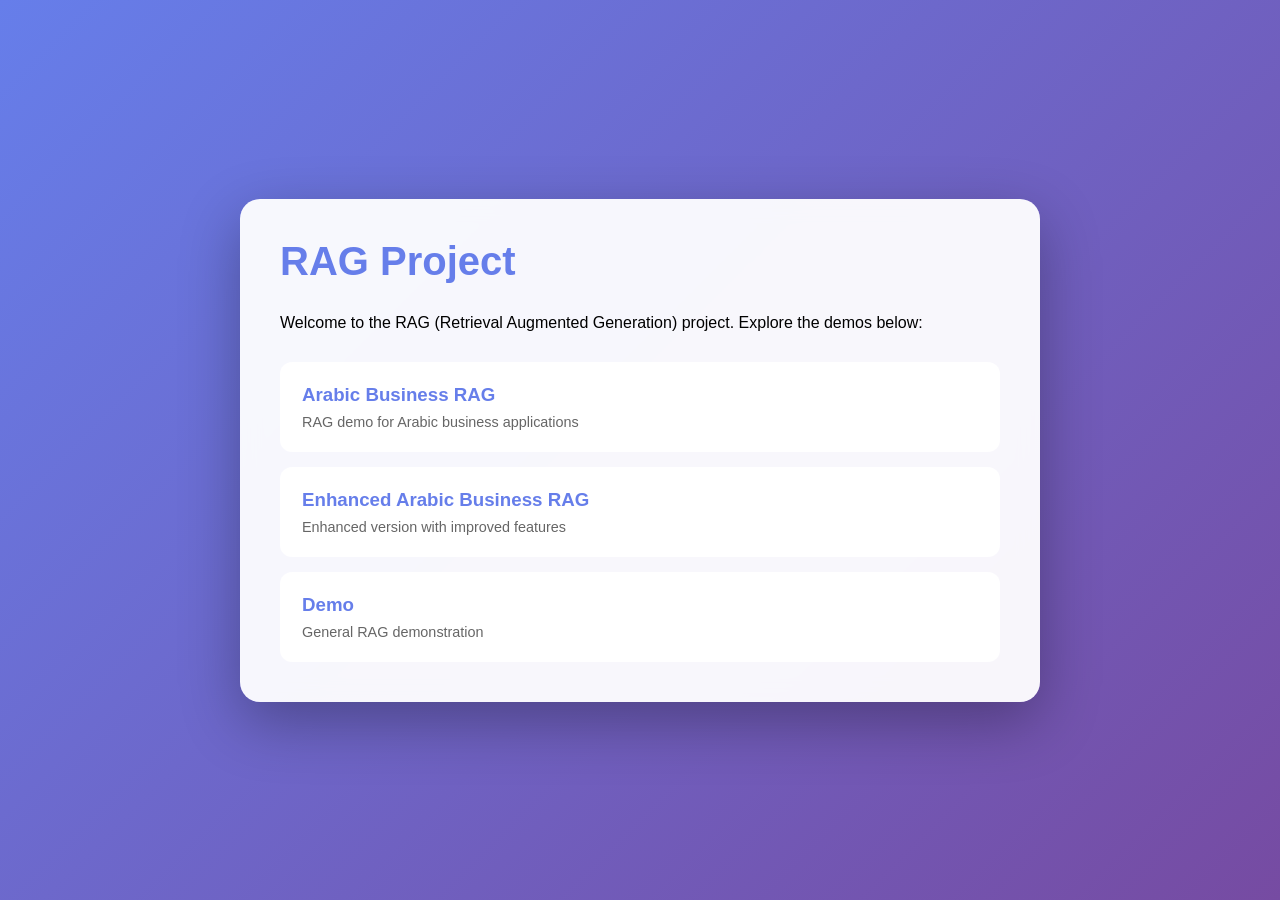
==== index.html @ 5ef22ddf "Initial commit: RAG project with demos and Cloudflare worker (secrets removed)" ====
<!DOCTYPE html>
<html lang="en" dir="ltr">
<head>
    <meta charset="UTF-8">
    <meta name="viewport" content="width=device-width, initial-scale=1.0">
    <title>RAG Project - Home</title>
    <style>
        * {
            margin: 0;
            padding: 0;
            box-sizing: border-box;
        }
        
        body {
            font-family: 'Inter', -apple-system, BlinkMacSystemFont, sans-serif;
            background: linear-gradient(135deg, #667eea 0%, #764ba2 100%);
            min-height: 100vh;
            display: flex;
            align-items: center;
            justify-content: center;
            padding: 20px;
        }
        
        .container {
            background: rgba(255, 255, 255, 0.95);
            backdrop-filter: blur(10px);
            border-radius: 20px;
            padding: 40px;
            max-width: 800px;
            width: 100%;
            box-shadow: 0 20px 60px rgba(0, 0, 0, 0.3);
        }
        
        h1 {
            color: #667eea;
            margin-bottom: 30px;
            font-size: 2.5rem;
        }
        
        .links {
            display: grid;
            gap: 15px;
            margin-top: 30px;
        }
        
        .link-card {
            background: white;
            padding: 20px;
            border-radius: 12px;
            text-decoration: none;
            color: #333;
            border: 2px solid transparent;
            transition: all 0.3s ease;
            display: block;
        }
        
        .link-card:hover {
            border-color: #667eea;
            transform: translateY(-2px);
            box-shadow: 0 5px 15px rgba(102, 126, 234, 0.3);
        }
        
        .link-card h3 {
            color: #667eea;
            margin-bottom: 8px;
        }
        
        .link-card p {
            color: #666;
            font-size: 0.9rem;
        }
    </style>
</head>
<body>
    <div class="container">
        <h1>RAG Project</h1>
        <p>Welcome to the RAG (Retrieval Augmented Generation) project. Explore the demos below:</p>
        
        <div class="links">
            <a href="./files/rag-arabic-business.html" class="link-card">
                <h3>Arabic Business RAG</h3>
                <p>RAG demo for Arabic business applications</p>
            </a>
            
            <a href="./files/rag-arabic-business-enhanced.html" class="link-card">
                <h3>Enhanced Arabic Business RAG</h3>
                <p>Enhanced version with improved features</p>
            </a>
            
            <a href="./files/demo.html" class="link-card">
                <h3>Demo</h3>
                <p>General RAG demonstration</p>
            </a>
        </div>
    </div>
</body>
</html>
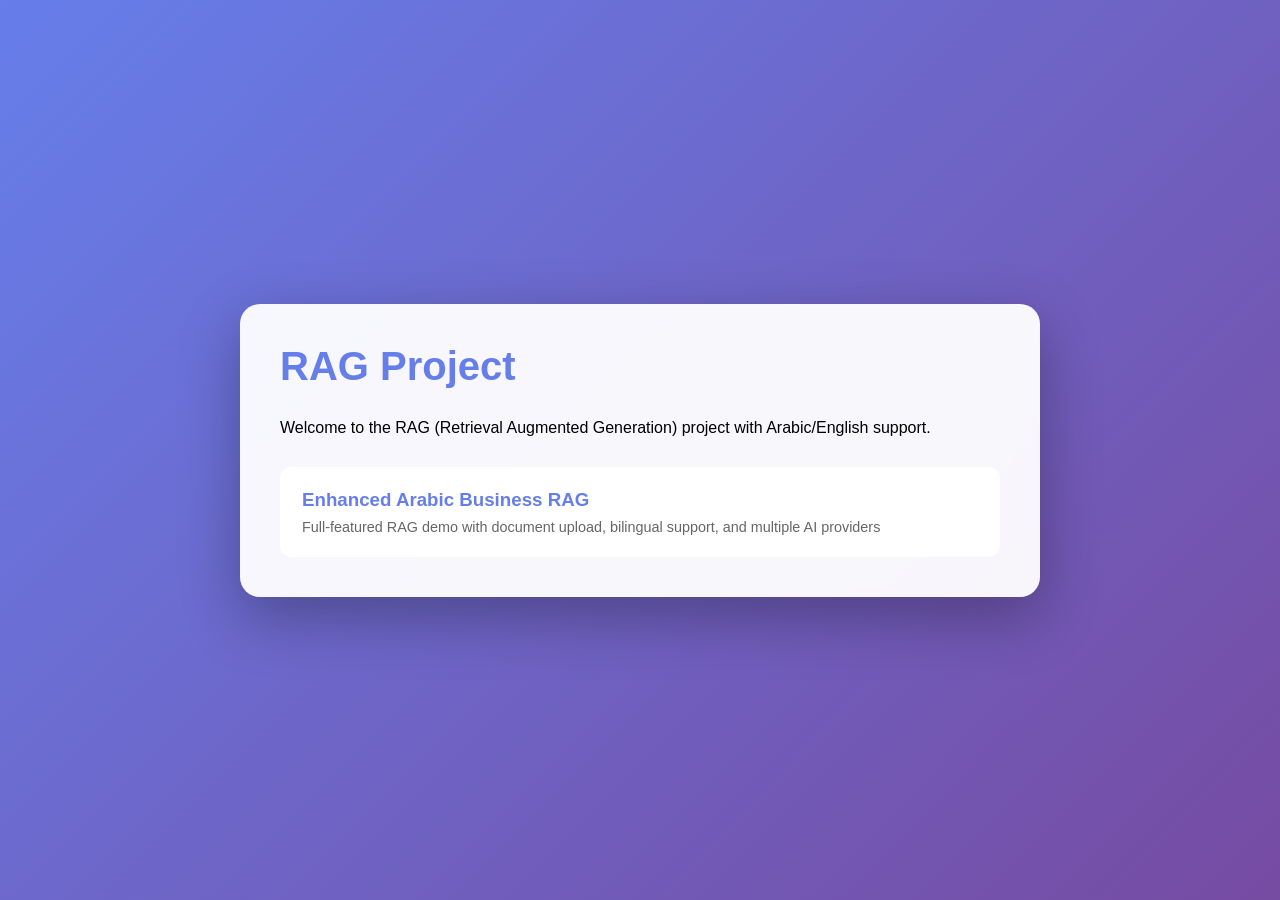
==== commit b713b1fd: "Remove unused demos, keep enhanced version only" ====
--- a/index.html
+++ b/index.html
@@ -74,22 +74,12 @@
 <body>
     <div class="container">
         <h1>RAG Project</h1>
-        <p>Welcome to the RAG (Retrieval Augmented Generation) project. Explore the demos below:</p>
+        <p>Welcome to the RAG (Retrieval Augmented Generation) project with Arabic/English support.</p>
         
         <div class="links">
-            <a href="./files/rag-arabic-business.html" class="link-card">
-                <h3>Arabic Business RAG</h3>
-                <p>RAG demo for Arabic business applications</p>
-            </a>
-            
             <a href="./files/rag-arabic-business-enhanced.html" class="link-card">
                 <h3>Enhanced Arabic Business RAG</h3>
-                <p>Enhanced version with improved features</p>
-            </a>
-            
-            <a href="./files/demo.html" class="link-card">
-                <h3>Demo</h3>
-                <p>General RAG demonstration</p>
+                <p>Full-featured RAG demo with document upload, bilingual support, and multiple AI providers</p>
             </a>
         </div>
     </div>
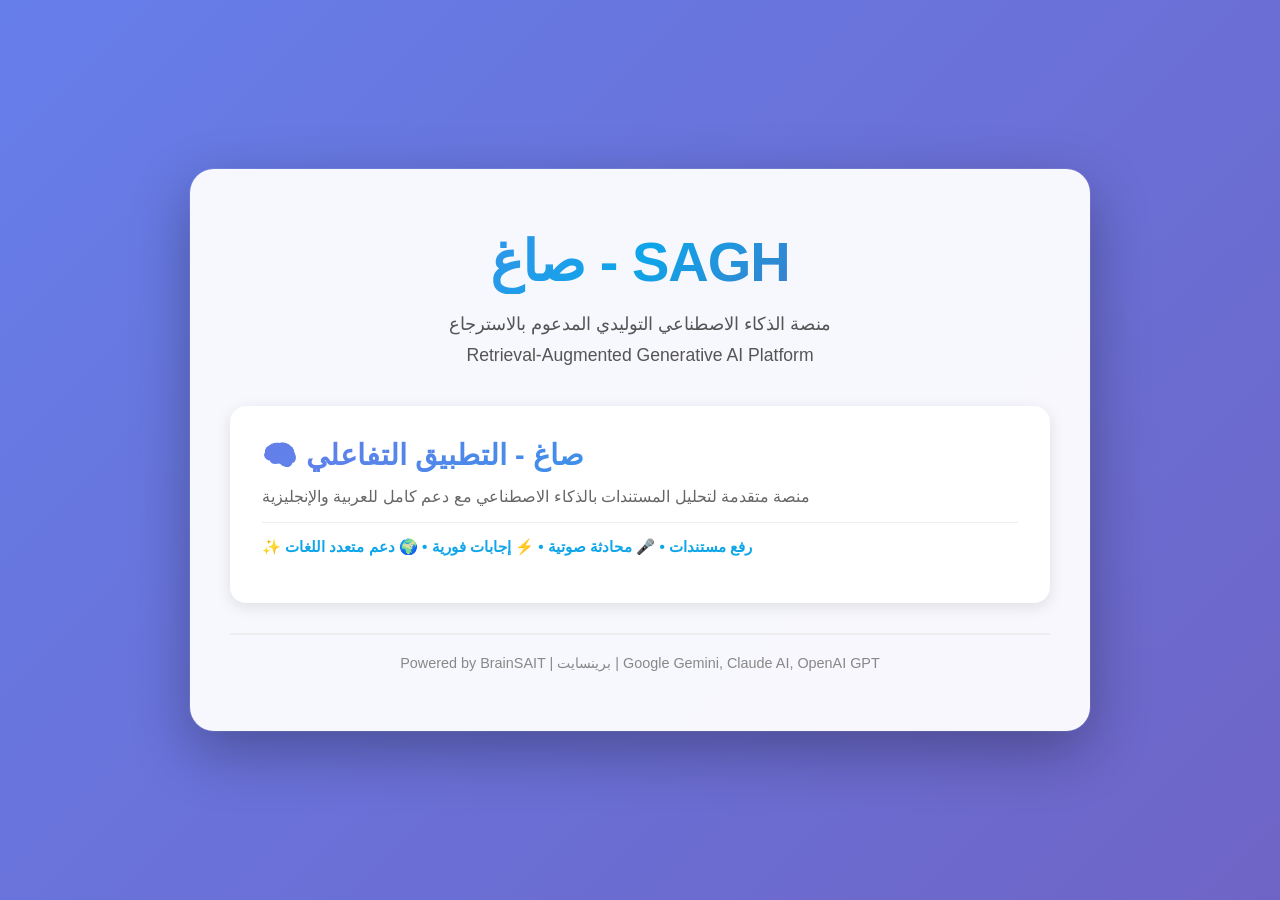
==== commit 9bb4957d: "feat: Rebrand to صاغ (SAGH) with enhanced UI/UX and interactive demo - Renamed from RAG to صاغ (Retr" ====
--- a/index.html
+++ b/index.html
@@ -12,75 +12,142 @@
         }
         
         body {
-            font-family: 'Inter', -apple-system, BlinkMacSystemFont, sans-serif;
-            background: linear-gradient(135deg, #667eea 0%, #764ba2 100%);
+            font-family: 'Inter', -apple-system, BlinkMacSystemFont, 'Segoe UI', sans-serif;
+            background: linear-gradient(135deg, #667eea 0%, #764ba2 50%, #0ea5e9 100%);
             min-height: 100vh;
             display: flex;
             align-items: center;
             justify-content: center;
             padding: 20px;
+            animation: gradientShift 15s ease infinite;
+            background-size: 400% 400%;
+        }
+        
+        @keyframes gradientShift {
+            0%, 100% { background-position: 0% 50%; }
+            50% { background-position: 100% 50%; }
         }
         
         .container {
             background: rgba(255, 255, 255, 0.95);
-            backdrop-filter: blur(10px);
-            border-radius: 20px;
-            padding: 40px;
-            max-width: 800px;
+            backdrop-filter: blur(20px);
+            border-radius: 24px;
+            padding: 60px 40px;
+            max-width: 900px;
             width: 100%;
-            box-shadow: 0 20px 60px rgba(0, 0, 0, 0.3);
+            box-shadow: 0 20px 60px rgba(0, 0, 0, 0.3), 0 0 0 1px rgba(255, 255, 255, 0.1);
         }
         
         h1 {
-            color: #667eea;
-            margin-bottom: 30px;
-            font-size: 2.5rem;
+            background: linear-gradient(135deg, #667eea, #0ea5e9, #764ba2);
+            -webkit-background-clip: text;
+            -webkit-text-fill-color: transparent;
+            background-clip: text;
+            margin-bottom: 20px;
+            font-size: 3.5rem;
+            font-weight: 800;
+            text-align: center;
+            letter-spacing: -1px;
+        }
+        
+        .subtitle {
+            text-align: center;
+            color: #555;
+            font-size: 1.1rem;
+            margin-bottom: 10px;
+            font-weight: 500;
         }
         
         .links {
             display: grid;
-            gap: 15px;
-            margin-top: 30px;
+            gap: 20px;
+            margin-top: 40px;
         }
         
         .link-card {
             background: white;
-            padding: 20px;
-            border-radius: 12px;
+            padding: 30px;
+            border-radius: 16px;
             text-decoration: none;
             color: #333;
             border: 2px solid transparent;
             transition: all 0.3s ease;
             display: block;
+            box-shadow: 0 4px 15px rgba(0, 0, 0, 0.1);
         }
         
         .link-card:hover {
-            border-color: #667eea;
-            transform: translateY(-2px);
-            box-shadow: 0 5px 15px rgba(102, 126, 234, 0.3);
+            border-color: #0ea5e9;
+            transform: translateY(-8px);
+            box-shadow: 0 12px 40px rgba(14, 165, 233, 0.3);
         }
         
         .link-card h3 {
-            color: #667eea;
-            margin-bottom: 8px;
+            background: linear-gradient(135deg, #667eea, #0ea5e9);
+            -webkit-background-clip: text;
+            -webkit-text-fill-color: transparent;
+            background-clip: text;
+            margin-bottom: 12px;
+            font-size: 1.8rem;
+            font-weight: 700;
         }
         
         .link-card p {
             color: #666;
+            font-size: 1rem;
+            line-height: 1.6;
+            margin-bottom: 12px;
+        }
+        
+        .features {
+            color: #0ea5e9 !important;
+            font-weight: 600;
+            font-size: 0.95rem !important;
+            padding-top: 12px;
+            border-top: 1px solid #eee;
+        }
+        
+        .footer-note {
+            text-align: center;
+            margin-top: 30px;
+            padding-top: 20px;
+            border-top: 2px solid #eee;
+            color: #888;
             font-size: 0.9rem;
+            font-weight: 500;
+        }
+        
+        @media (max-width: 768px) {
+            h1 {
+                font-size: 2.5rem;
+            }
+            
+            .container {
+                padding: 40px 24px;
+            }
+            
+            .link-card h3 {
+                font-size: 1.5rem;
+            }
         }
     </style>
 </head>
 <body>
     <div class="container">
-        <h1>RAG Project</h1>
-        <p>Welcome to the RAG (Retrieval Augmented Generation) project with Arabic/English support.</p>
+        <h1>صاغ - SAGH</h1>
+        <p class="subtitle">منصة الذكاء الاصطناعي التوليدي المدعوم بالاسترجاع</p>
+        <p class="subtitle">Retrieval-Augmented Generative AI Platform</p>
         
         <div class="links">
             <a href="./files/rag-arabic-business-enhanced.html" class="link-card">
-                <h3>Enhanced Arabic Business RAG</h3>
-                <p>Full-featured RAG demo with document upload, bilingual support, and multiple AI providers</p>
+                <h3>🧠 صاغ - التطبيق التفاعلي</h3>
+                <p>منصة متقدمة لتحليل المستندات بالذكاء الاصطناعي مع دعم كامل للعربية والإنجليزية</p>
+                <p class="features">✨ رفع مستندات • 🎤 محادثة صوتية • ⚡ إجابات فورية • 🌍 دعم متعدد اللغات</p>
             </a>
+        </div>
+        
+        <div class="footer-note">
+            Powered by BrainSAIT | برينسايت | Google Gemini, Claude AI, OpenAI GPT
         </div>
     </div>
 </body>
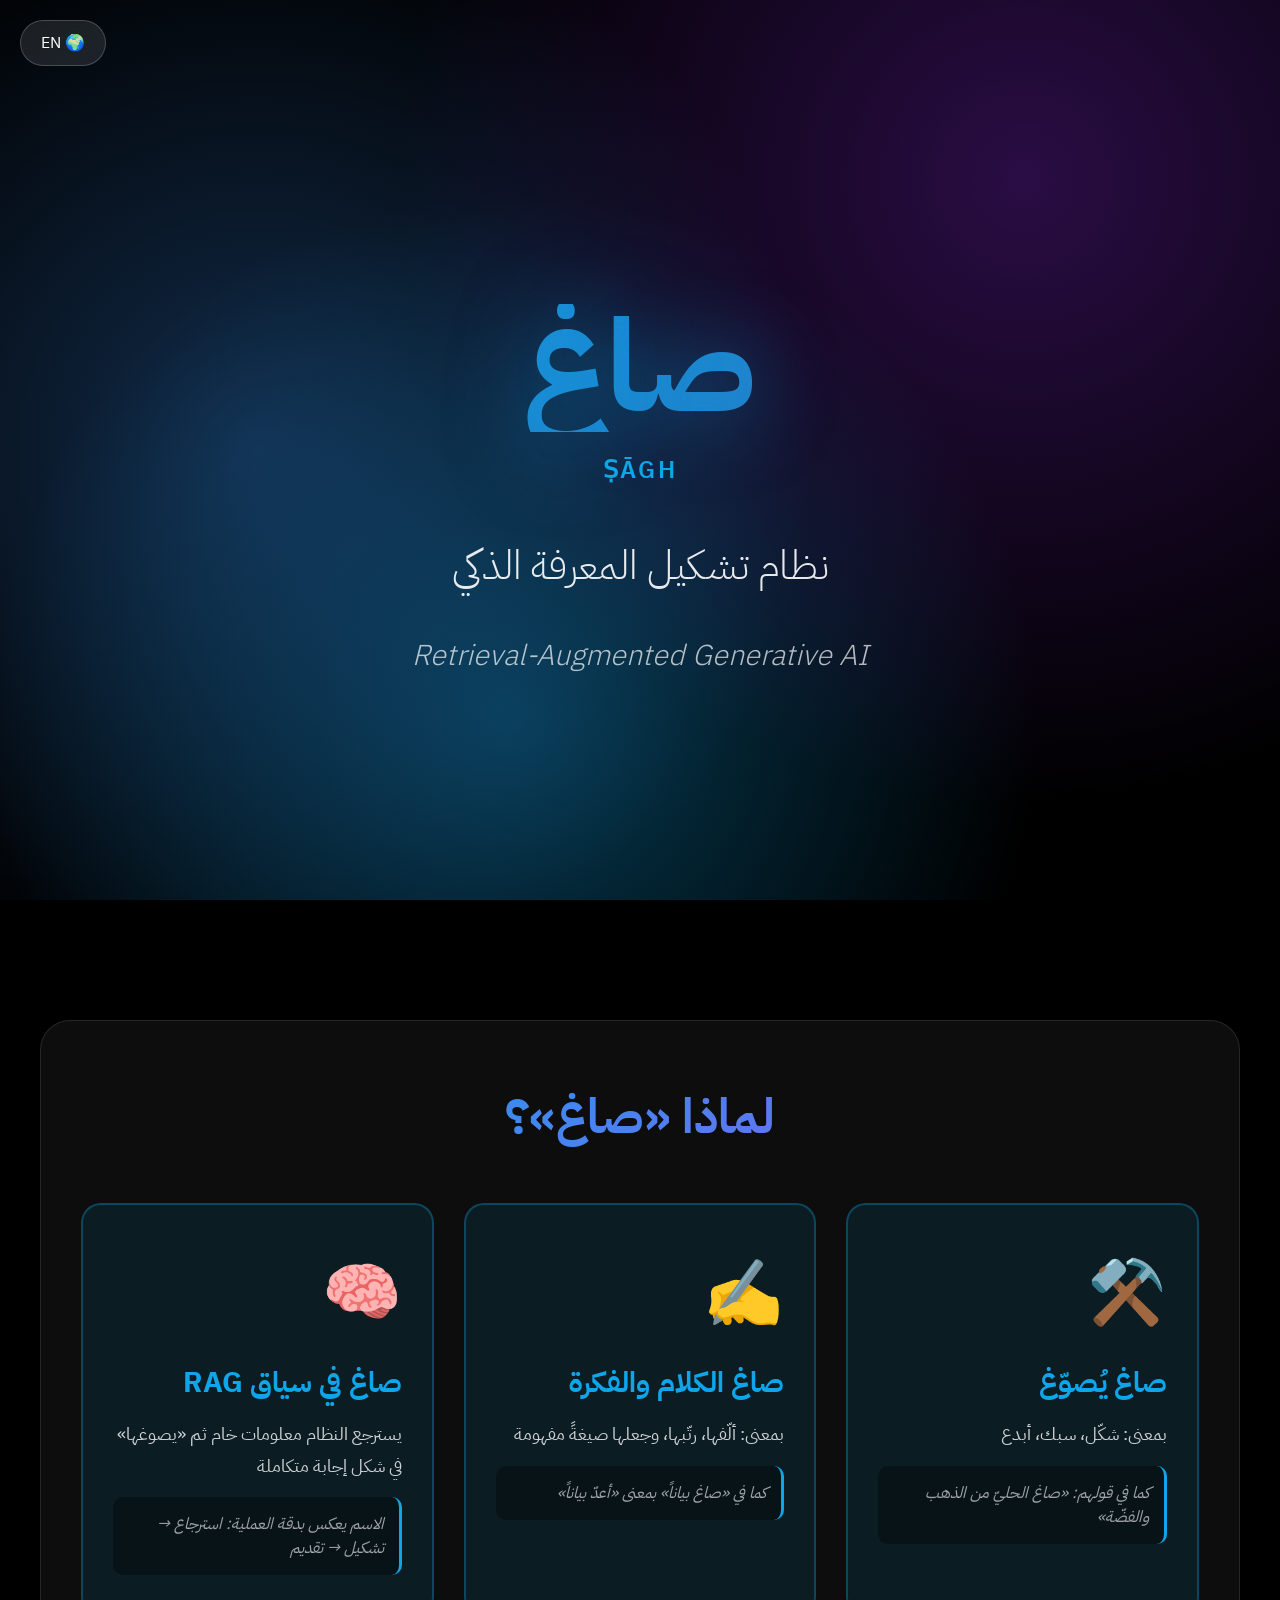
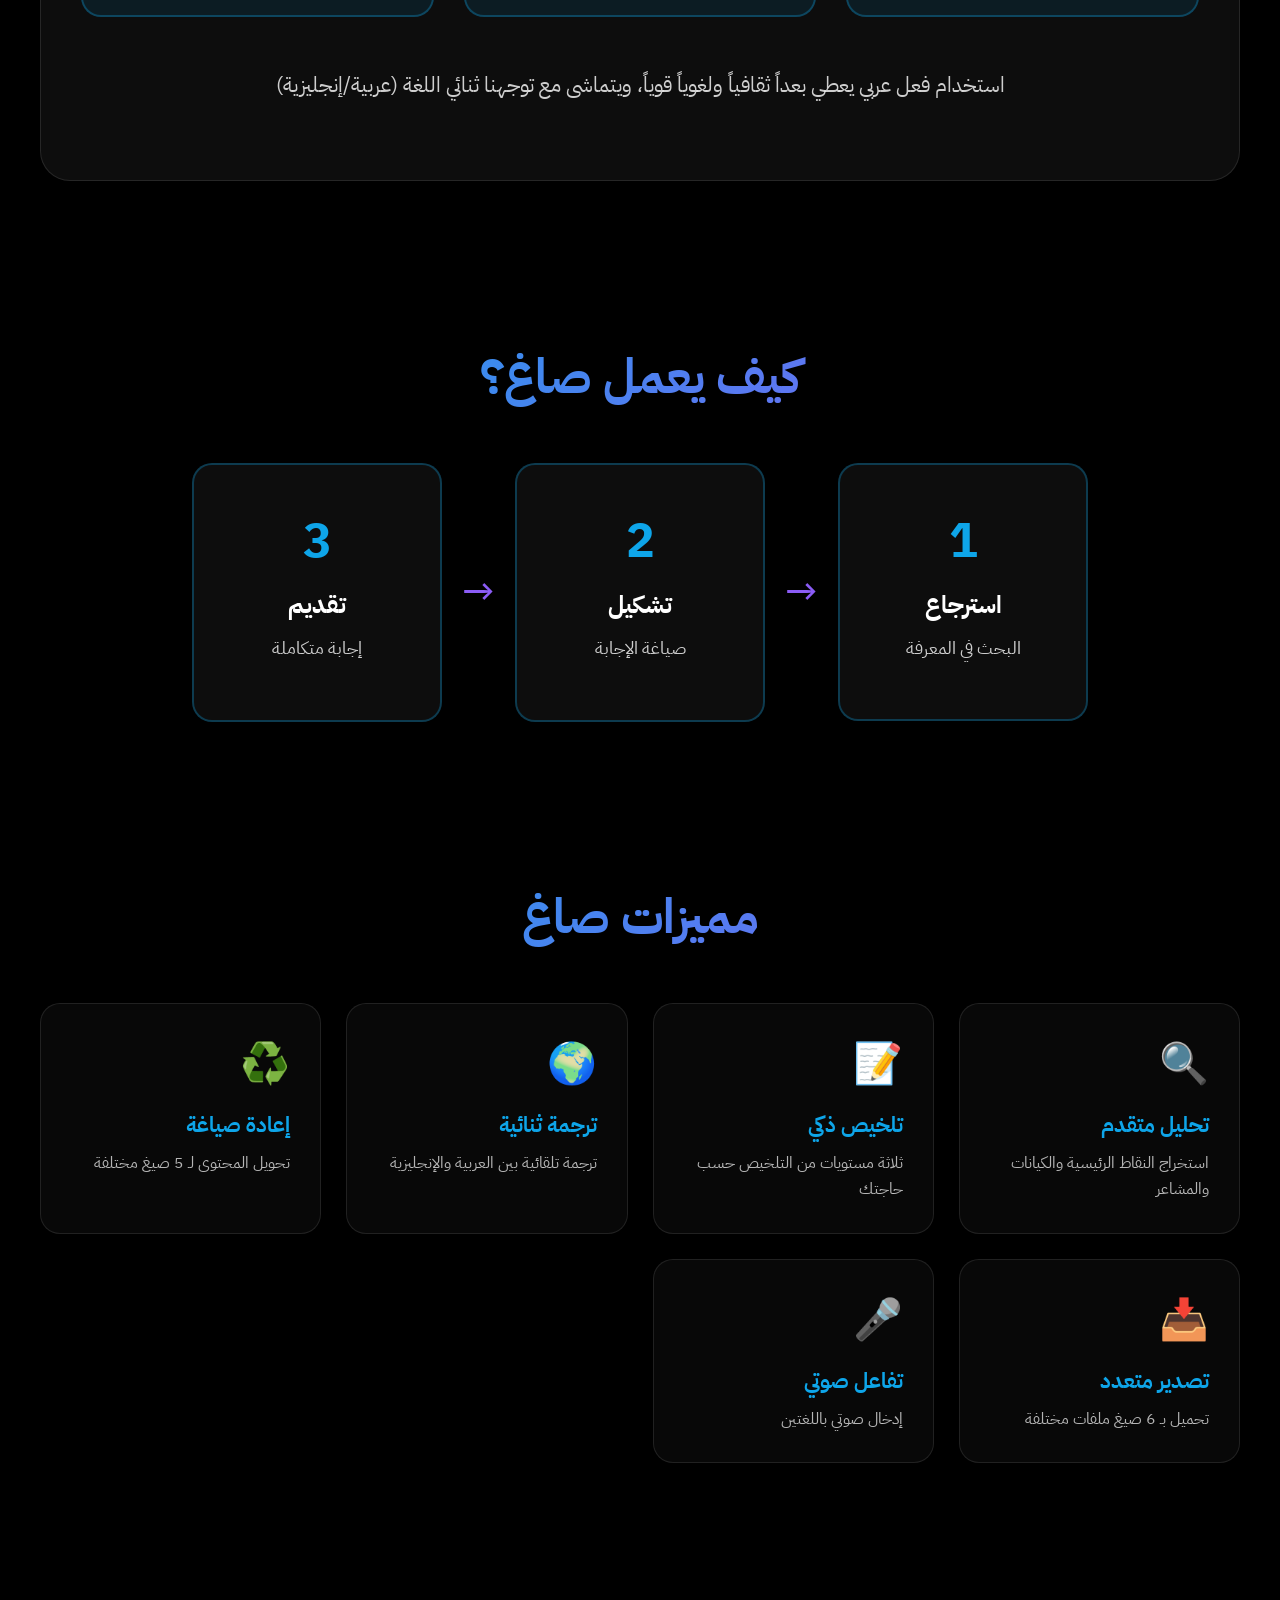
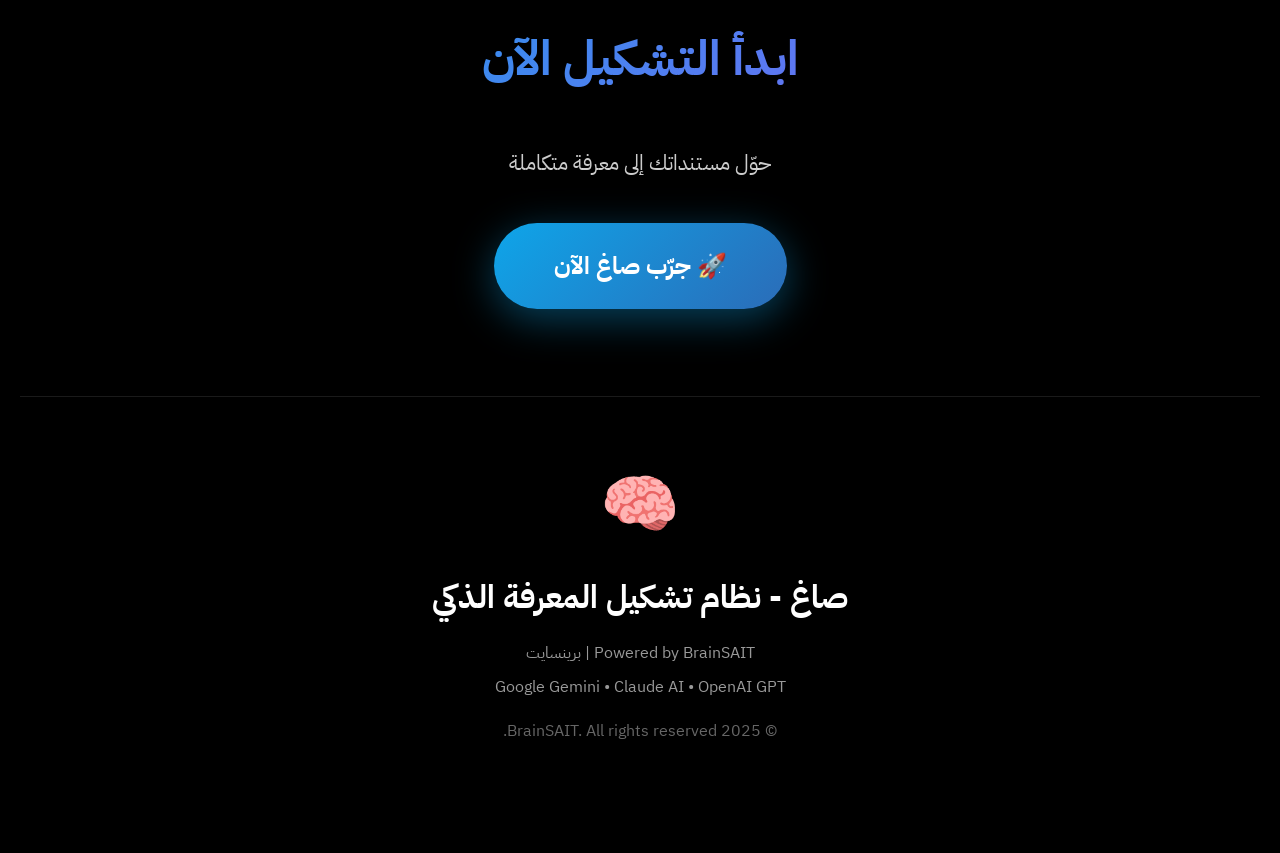
==== commit a62a4335: "feat: Beautiful bilingual landing page" ====
--- a/index.html
+++ b/index.html
@@ -1,9 +1,13 @@
 <!DOCTYPE html>
-<html lang="en" dir="ltr">
+<html lang="ar" dir="rtl">
 <head>
     <meta charset="UTF-8">
     <meta name="viewport" content="width=device-width, initial-scale=1.0">
-    <title>RAG Project - Home</title>
+    <title>صاغ - نظام تشكيل المعرفة الذكي | SAGH - Knowledge Shaping Engine</title>
+    <meta name="description" content="صاغ: نظام الذكاء الاصطناعي التوليدي المدعوم بالاسترجاع - يسترجع، يشكّل، يُبدع">
+    <link rel="preconnect" href="https://fonts.googleapis.com">
+    <link rel="preconnect" href="https://fonts.gstatic.com" crossorigin>
+    <link href="https://fonts.googleapis.com/css2?family=IBM+Plex+Sans+Arabic:wght@300;400;500;600;700;800&display=swap" rel="stylesheet">
     <style>
         * {
             margin: 0;
@@ -12,143 +16,608 @@
         }
         
         body {
-            font-family: 'Inter', -apple-system, BlinkMacSystemFont, 'Segoe UI', sans-serif;
-            background: linear-gradient(135deg, #667eea 0%, #764ba2 50%, #0ea5e9 100%);
+            font-family: 'IBM Plex Sans Arabic', -apple-system, BlinkMacSystemFont, sans-serif;
+            background: #000;
+            color: white;
+            overflow-x: hidden;
+        }
+
+        /* Animated Background */
+        .bg-gradient {
+            position: fixed;
+            top: 0;
+            left: 0;
+            width: 100%;
+            height: 100%;
+            z-index: 0;
+            background: radial-gradient(circle at 20% 50%, rgba(43, 108, 184, 0.4) 0%, transparent 50%),
+                        radial-gradient(circle at 80% 20%, rgba(138, 43, 226, 0.3) 0%, transparent 50%),
+                        radial-gradient(circle at 40% 80%, rgba(14, 165, 233, 0.35) 0%, transparent 50%);
+            animation: meshMove 20s ease-in-out infinite;
+        }
+
+        @keyframes meshMove {
+            0%, 100% { transform: translate(0, 0) scale(1); }
+            33% { transform: translate(-5%, 5%) scale(1.05); }
+            66% { transform: translate(5%, -3%) scale(0.98); }
+        }
+
+        .container {
+            position: relative;
+            z-index: 1;
+            max-width: 1400px;
+            margin: 0 auto;
+            padding: 40px 20px;
+        }
+
+        /* Hero Section */
+        .hero {
+            text-align: center;
+            padding: 80px 20px;
             min-height: 100vh;
             display: flex;
-            align-items: center;
+            flex-direction: column;
             justify-content: center;
-            padding: 20px;
-            animation: gradientShift 15s ease infinite;
-            background-size: 400% 400%;
-        }
-        
-        @keyframes gradientShift {
-            0%, 100% { background-position: 0% 50%; }
-            50% { background-position: 100% 50%; }
-        }
-        
-        .container {
-            background: rgba(255, 255, 255, 0.95);
-            backdrop-filter: blur(20px);
-            border-radius: 24px;
-            padding: 60px 40px;
-            max-width: 900px;
-            width: 100%;
-            box-shadow: 0 20px 60px rgba(0, 0, 0, 0.3), 0 0 0 1px rgba(255, 255, 255, 0.1);
-        }
-        
-        h1 {
-            background: linear-gradient(135deg, #667eea, #0ea5e9, #764ba2);
+        }
+
+        .logo-container {
+            margin-bottom: 40px;
+            animation: float 6s ease-in-out infinite;
+        }
+
+        @keyframes float {
+            0%, 100% { transform: translateY(0); }
+            50% { transform: translateY(-20px); }
+        }
+
+        .logo {
+            font-size: 8rem;
+            font-weight: 900;
+            background: linear-gradient(135deg, #0ea5e9, #2b6cb8, #8b5cf6);
             -webkit-background-clip: text;
             -webkit-text-fill-color: transparent;
             background-clip: text;
+            background-size: 200% auto;
+            animation: gradientShift 3s ease infinite;
+            text-shadow: 0 0 80px rgba(14, 165, 233, 0.5);
+            line-height: 1;
             margin-bottom: 20px;
-            font-size: 3.5rem;
-            font-weight: 800;
+        }
+
+        @keyframes gradientShift {
+            0%, 100% { background-position: 0% center; }
+            50% { background-position: 100% center; }
+        }
+
+        .logo-subtitle {
+            font-size: 1.5rem;
+            color: #0ea5e9;
+            font-weight: 600;
+            letter-spacing: 0.1em;
+            margin-bottom: 10px;
+        }
+
+        .tagline {
+            font-size: 2.5rem;
+            font-weight: 300;
+            color: rgba(255, 255, 255, 0.9);
+            margin-bottom: 40px;
+            line-height: 1.4;
+        }
+
+        .tagline-en {
+            font-size: 1.8rem;
+            color: rgba(255, 255, 255, 0.7);
+            font-weight: 300;
+            font-style: italic;
+        }
+
+        /* Meaning Section */
+        .meaning-section {
+            background: rgba(255, 255, 255, 0.05);
+            backdrop-filter: blur(20px);
+            border: 1px solid rgba(255, 255, 255, 0.1);
+            border-radius: 30px;
+            padding: 60px 40px;
+            margin: 80px auto;
+            max-width: 1200px;
+        }
+
+        .section-title {
+            font-size: 3rem;
+            font-weight: 700;
             text-align: center;
-            letter-spacing: -1px;
-        }
-        
-        .subtitle {
-            text-align: center;
-            color: #555;
-            font-size: 1.1rem;
-            margin-bottom: 10px;
-            font-weight: 500;
-        }
-        
-        .links {
-            display: grid;
-            gap: 20px;
-            margin-top: 40px;
-        }
-        
-        .link-card {
-            background: white;
-            padding: 30px;
-            border-radius: 16px;
-            text-decoration: none;
-            color: #333;
-            border: 2px solid transparent;
-            transition: all 0.3s ease;
-            display: block;
-            box-shadow: 0 4px 15px rgba(0, 0, 0, 0.1);
-        }
-        
-        .link-card:hover {
-            border-color: #0ea5e9;
-            transform: translateY(-8px);
-            box-shadow: 0 12px 40px rgba(14, 165, 233, 0.3);
-        }
-        
-        .link-card h3 {
-            background: linear-gradient(135deg, #667eea, #0ea5e9);
+            margin-bottom: 50px;
+            background: linear-gradient(135deg, #0ea5e9, #8b5cf6);
             -webkit-background-clip: text;
             -webkit-text-fill-color: transparent;
             background-clip: text;
-            margin-bottom: 12px;
+        }
+
+        .meaning-grid {
+            display: grid;
+            grid-template-columns: repeat(auto-fit, minmax(300px, 1fr));
+            gap: 30px;
+            margin-bottom: 50px;
+        }
+
+        .meaning-card {
+            background: rgba(14, 165, 233, 0.1);
+            border: 2px solid rgba(14, 165, 233, 0.3);
+            border-radius: 20px;
+            padding: 40px 30px;
+            transition: all 0.3s ease;
+            position: relative;
+            overflow: hidden;
+        }
+
+        .meaning-card::before {
+            content: '';
+            position: absolute;
+            top: 0;
+            left: 0;
+            width: 100%;
+            height: 4px;
+            background: linear-gradient(90deg, #0ea5e9, #8b5cf6);
+            transform: scaleX(0);
+            transition: transform 0.3s ease;
+        }
+
+        .meaning-card:hover::before {
+            transform: scaleX(1);
+        }
+
+        .meaning-card:hover {
+            transform: translateY(-10px);
+            border-color: #0ea5e9;
+            box-shadow: 0 20px 60px rgba(14, 165, 233, 0.3);
+        }
+
+        .meaning-icon {
+            font-size: 4rem;
+            margin-bottom: 20px;
+            display: block;
+        }
+
+        .meaning-title {
             font-size: 1.8rem;
             font-weight: 700;
-        }
-        
-        .link-card p {
-            color: #666;
+            color: #0ea5e9;
+            margin-bottom: 15px;
+        }
+
+        .meaning-text {
+            font-size: 1.1rem;
+            line-height: 1.8;
+            color: rgba(255, 255, 255, 0.8);
+            margin-bottom: 15px;
+        }
+
+        .meaning-example {
             font-size: 1rem;
+            color: rgba(255, 255, 255, 0.6);
+            font-style: italic;
+            padding: 15px;
+            background: rgba(0, 0, 0, 0.3);
+            border-radius: 10px;
+            border-right: 3px solid #0ea5e9;
+        }
+
+        /* Process Flow */
+        .process-section {
+            padding: 80px 20px;
+            text-align: center;
+        }
+
+        .process-flow {
+            display: flex;
+            justify-content: center;
+            align-items: center;
+            gap: 20px;
+            flex-wrap: wrap;
+            margin-top: 50px;
+        }
+
+        .process-step {
+            background: rgba(255, 255, 255, 0.05);
+            backdrop-filter: blur(20px);
+            border: 2px solid rgba(14, 165, 233, 0.3);
+            border-radius: 20px;
+            padding: 40px 30px;
+            min-width: 250px;
+            transition: all 0.3s ease;
+        }
+
+        .process-step:hover {
+            transform: scale(1.05);
+            border-color: #0ea5e9;
+            box-shadow: 0 0 40px rgba(14, 165, 233, 0.4);
+        }
+
+        .process-number {
+            font-size: 3rem;
+            font-weight: 900;
+            color: #0ea5e9;
+            margin-bottom: 10px;
+        }
+
+        .process-title {
+            font-size: 1.5rem;
+            font-weight: 700;
+            margin-bottom: 10px;
+        }
+
+        .process-arrow {
+            font-size: 2.5rem;
+            color: #8b5cf6;
+            animation: pulse 2s ease-in-out infinite;
+        }
+
+        @keyframes pulse {
+            0%, 100% { opacity: 0.5; transform: scale(1); }
+            50% { opacity: 1; transform: scale(1.2); }
+        }
+
+        /* CTA Section */
+        .cta-section {
+            text-align: center;
+            padding: 80px 20px;
+        }
+
+        .cta-button {
+            display: inline-block;
+            background: linear-gradient(135deg, #0ea5e9, #2b6cb8);
+            color: white;
+            padding: 25px 60px;
+            border-radius: 50px;
+            font-size: 1.5rem;
+            font-weight: 700;
+            text-decoration: none;
+            transition: all 0.3s ease;
+            box-shadow: 0 10px 40px rgba(14, 165, 233, 0.4);
+            position: relative;
+            overflow: hidden;
+        }
+
+        .cta-button::before {
+            content: '';
+            position: absolute;
+            top: 0;
+            left: -100%;
+            width: 100%;
+            height: 100%;
+            background: linear-gradient(90deg, transparent, rgba(255, 255, 255, 0.3), transparent);
+            transition: left 0.5s ease;
+        }
+
+        .cta-button:hover::before {
+            left: 100%;
+        }
+
+        .cta-button:hover {
+            transform: translateY(-5px);
+            box-shadow: 0 15px 60px rgba(14, 165, 233, 0.6);
+        }
+
+        /* Features Grid */
+        .features-section {
+            padding: 80px 20px;
+        }
+
+        .features-grid {
+            display: grid;
+            grid-template-columns: repeat(auto-fit, minmax(280px, 1fr));
+            gap: 25px;
+            margin-top: 50px;
+        }
+
+        .feature-card {
+            background: rgba(255, 255, 255, 0.03);
+            border: 1px solid rgba(255, 255, 255, 0.1);
+            border-radius: 20px;
+            padding: 30px;
+            transition: all 0.3s ease;
+        }
+
+        .feature-card:hover {
+            background: rgba(14, 165, 233, 0.1);
+            border-color: #0ea5e9;
+            transform: translateY(-5px);
+        }
+
+        .feature-icon {
+            font-size: 2.5rem;
+            margin-bottom: 15px;
+        }
+
+        .feature-title {
+            font-size: 1.3rem;
+            font-weight: 700;
+            color: #0ea5e9;
+            margin-bottom: 10px;
+        }
+
+        .feature-text {
+            color: rgba(255, 255, 255, 0.7);
             line-height: 1.6;
-            margin-bottom: 12px;
-        }
-        
-        .features {
-            color: #0ea5e9 !important;
-            font-weight: 600;
-            font-size: 0.95rem !important;
-            padding-top: 12px;
-            border-top: 1px solid #eee;
-        }
-        
-        .footer-note {
+        }
+
+        /* Footer */
+        .footer {
             text-align: center;
-            margin-top: 30px;
-            padding-top: 20px;
-            border-top: 2px solid #eee;
-            color: #888;
-            font-size: 0.9rem;
-            font-weight: 500;
-        }
-        
+            padding: 60px 20px;
+            background: rgba(0, 0, 0, 0.5);
+            border-top: 1px solid rgba(255, 255, 255, 0.1);
+        }
+
+        .footer-logo {
+            font-size: 4rem;
+            margin-bottom: 20px;
+        }
+
+        .footer-text {
+            color: rgba(255, 255, 255, 0.6);
+            margin-bottom: 10px;
+        }
+
+        .lang-toggle {
+            position: fixed;
+            top: 20px;
+            left: 20px;
+            z-index: 1000;
+            background: rgba(255, 255, 255, 0.1);
+            backdrop-filter: blur(10px);
+            border: 1px solid rgba(255, 255, 255, 0.2);
+            padding: 10px 20px;
+            border-radius: 50px;
+            cursor: pointer;
+            transition: all 0.3s ease;
+        }
+
+        .lang-toggle:hover {
+            background: rgba(14, 165, 233, 0.2);
+            border-color: #0ea5e9;
+        }
+
         @media (max-width: 768px) {
-            h1 {
-                font-size: 2.5rem;
+            .logo {
+                font-size: 4rem;
             }
-            
-            .container {
-                padding: 40px 24px;
+
+            .tagline {
+                font-size: 1.8rem;
             }
-            
-            .link-card h3 {
-                font-size: 1.5rem;
+
+            .section-title {
+                font-size: 2rem;
+            }
+
+            .meaning-grid {
+                grid-template-columns: 1fr;
+            }
+
+            .process-flow {
+                flex-direction: column;
+            }
+
+            .process-arrow {
+                transform: rotate(90deg);
             }
         }
     </style>
 </head>
 <body>
+    <div class="bg-gradient"></div>
+    
+    <!-- Language Toggle -->
+    <div class="lang-toggle" onclick="toggleLanguage()" id="langToggle">
+        🌍 EN
+    </div>
+
     <div class="container">
-        <h1>صاغ - SAGH</h1>
-        <p class="subtitle">منصة الذكاء الاصطناعي التوليدي المدعوم بالاسترجاع</p>
-        <p class="subtitle">Retrieval-Augmented Generative AI Platform</p>
+        <!-- Hero Section -->
+        <section class="hero">
+            <div class="logo-container">
+                <div class="logo" data-ar="صاغ" data-en="ṢĀGH">صاغ</div>
+                <div class="logo-subtitle" data-ar="ṢĀGH" data-en="صاغ">ṢĀGH</div>
+            </div>
+            
+            <h1 class="tagline" data-ar="نظام تشكيل المعرفة الذكي" data-en="The Knowledge Shaping Engine">
+                نظام تشكيل المعرفة الذكي
+            </h1>
+            
+            <p class="tagline-en" data-ar="Retrieval-Augmented Generative AI" data-en="الذكاء الاصطناعي التوليدي المدعوم بالاسترجاع">
+                Retrieval-Augmented Generative AI
+            </p>
+        </section>
+
+        <!-- Meaning Section -->
+        <section class="meaning-section">
+            <h2 class="section-title" data-ar="لماذا «صاغ»؟" data-en="Why 'ṢĀGH'?">لماذا «صاغ»؟</h2>
+            
+            <div class="meaning-grid">
+                <!-- Meaning 1: Crafting -->
+                <div class="meaning-card">
+                    <span class="meaning-icon">⚒️</span>
+                    <h3 class="meaning-title" data-ar="صاغ يُصوّغ" data-en="To Mold & Craft">صاغ يُصوّغ</h3>
+                    <p class="meaning-text" data-ar="بمعنى: شكّل، سبك، أبدع" data-en="Meaning: to shape, cast, create">
+                        بمعنى: شكّل، سبك، أبدع
+                    </p>
+                    <div class="meaning-example" data-ar="كما في قولهم: «صاغ الحليّ من الذهب والفضّة»" data-en="As in: 'He molded jewelry from gold and silver'">
+                        كما في قولهم: «صاغ الحليّ من الذهب والفضّة»
+                    </div>
+                </div>
+
+                <!-- Meaning 2: Formulating -->
+                <div class="meaning-card">
+                    <span class="meaning-icon">✍️</span>
+                    <h3 class="meaning-title" data-ar="صاغ الكلام والفكرة" data-en="To Formulate Ideas">صاغ الكلام والفكرة</h3>
+                    <p class="meaning-text" data-ar="بمعنى: ألّفها، رتّبها، وجعلها صيغةً مفهومة" data-en="Meaning: to compose, arrange, make comprehensible">
+                        بمعنى: ألّفها، رتّبها، وجعلها صيغةً مفهومة
+                    </p>
+                    <div class="meaning-example" data-ar="كما في «صاغ بياناً» بمعنى «أعدّ بياناً»" data-en="As in: 'He formulated a statement'">
+                        كما في «صاغ بياناً» بمعنى «أعدّ بياناً»
+                    </div>
+                </div>
+
+                <!-- Meaning 3: RAG Context -->
+                <div class="meaning-card">
+                    <span class="meaning-icon">🧠</span>
+                    <h3 class="meaning-title" data-ar="صاغ في سياق RAG" data-en="ṢĀGH in RAG Context">صاغ في سياق RAG</h3>
+                    <p class="meaning-text" data-ar="يسترجع النظام معلومات خام ثم «يصوغها» في شكل إجابة متكاملة" data-en="The system retrieves raw data then 'shapes' it into a complete answer">
+                        يسترجع النظام معلومات خام ثم «يصوغها» في شكل إجابة متكاملة
+                    </p>
+                    <div class="meaning-example" data-ar="الاسم يعكس بدقة العملية: استرجاع → تشكيل → تقديم" data-en="The name reflects the process: retrieve → shape → deliver">
+                        الاسم يعكس بدقة العملية: استرجاع → تشكيل → تقديم
+                    </div>
+                </div>
+            </div>
+
+            <p class="meaning-text" style="text-align: center; font-size: 1.3rem; margin-top: 40px;" data-ar="استخدام فعل عربي يعطي بعداً ثقافياً ولغوياً قوياً، ويتماشى مع توجهنا ثنائي اللغة (عربية/إنجليزية)" data-en="Using an Arabic verb adds strong cultural and linguistic depth, aligning with our bilingual (Arabic/English) approach">
+                استخدام فعل عربي يعطي بعداً ثقافياً ولغوياً قوياً، ويتماشى مع توجهنا ثنائي اللغة (عربية/إنجليزية)
+            </p>
+        </section>
+
+        <!-- Process Flow -->
+        <section class="process-section">
+            <h2 class="section-title" data-ar="كيف يعمل صاغ؟" data-en="How Does ṢĀGH Work?">كيف يعمل صاغ؟</h2>
+            
+            <div class="process-flow">
+                <div class="process-step">
+                    <div class="process-number">1</div>
+                    <div class="process-title" data-ar="استرجاع" data-en="Retrieve">استرجاع</div>
+                    <p class="meaning-text" data-ar="البحث في المعرفة" data-en="Search knowledge">البحث في المعرفة</p>
+                </div>
+                
+                <div class="process-arrow">→</div>
+                
+                <div class="process-step">
+                    <div class="process-number">2</div>
+                    <div class="process-title" data-ar="تشكيل" data-en="Shape">تشكيل</div>
+                    <p class="meaning-text" data-ar="صياغة الإجابة" data-en="Craft answer">صياغة الإجابة</p>
+                </div>
+                
+                <div class="process-arrow">→</div>
+                
+                <div class="process-step">
+                    <div class="process-number">3</div>
+                    <div class="process-title" data-ar="تقديم" data-en="Deliver">تقديم</div>
+                    <p class="meaning-text" data-ar="إجابة متكاملة" data-en="Complete response">إجابة متكاملة</p>
+                </div>
+            </div>
+        </section>
+
+        <!-- Features Section -->
+        <section class="features-section">
+            <h2 class="section-title" data-ar="مميزات صاغ" data-en="ṢĀGH Features">مميزات صاغ</h2>
+            
+            <div class="features-grid">
+                <div class="feature-card">
+                    <div class="feature-icon">🔍</div>
+                    <h3 class="feature-title" data-ar="تحليل متقدم" data-en="Advanced Analysis">تحليل متقدم</h3>
+                    <p class="feature-text" data-ar="استخراج النقاط الرئيسية والكيانات والمشاعر" data-en="Extract key points, entities, and sentiment">استخراج النقاط الرئيسية والكيانات والمشاعر</p>
+                </div>
+
+                <div class="feature-card">
+                    <div class="feature-icon">📝</div>
+                    <h3 class="feature-title" data-ar="تلخيص ذكي" data-en="Smart Summarization">تلخيص ذكي</h3>
+                    <p class="feature-text" data-ar="ثلاثة مستويات من التلخيص حسب حاجتك" data-en="Three levels of summarization">ثلاثة مستويات من التلخيص حسب حاجتك</p>
+                </div>
+
+                <div class="feature-card">
+                    <div class="feature-icon">🌍</div>
+                    <h3 class="feature-title" data-ar="ترجمة ثنائية" data-en="Bilingual Translation">ترجمة ثنائية</h3>
+                    <p class="feature-text" data-ar="ترجمة تلقائية بين العربية والإنجليزية" data-en="Auto translation between Arabic and English">ترجمة تلقائية بين العربية والإنجليزية</p>
+                </div>
+
+                <div class="feature-card">
+                    <div class="feature-icon">♻️</div>
+                    <h3 class="feature-title" data-ar="إعادة صياغة" data-en="Content Repurposing">إعادة صياغة</h3>
+                    <p class="feature-text" data-ar="تحويل المحتوى لـ 5 صيغ مختلفة" data-en="Convert content to 5 different formats">تحويل المحتوى لـ 5 صيغ مختلفة</p>
+                </div>
+
+                <div class="feature-card">
+                    <div class="feature-icon">📥</div>
+                    <h3 class="feature-title" data-ar="تصدير متعدد" data-en="Multi-format Export">تصدير متعدد</h3>
+                    <p class="feature-text" data-ar="تحميل بـ 6 صيغ ملفات مختلفة" data-en="Download in 6 file formats">تحميل بـ 6 صيغ ملفات مختلفة</p>
+                </div>
+
+                <div class="feature-card">
+                    <div class="feature-icon">🎤</div>
+                    <h3 class="feature-title" data-ar="تفاعل صوتي" data-en="Voice Interaction">تفاعل صوتي</h3>
+                    <p class="feature-text" data-ar="إدخال صوتي باللغتين" data-en="Voice input in both languages">إدخال صوتي باللغتين</p>
+                </div>
+            </div>
+        </section>
+
+        <!-- CTA Section -->
+        <section class="cta-section">
+            <h2 class="section-title" data-ar="ابدأ التشكيل الآن" data-en="Start Shaping Now">ابدأ التشكيل الآن</h2>
+            <p class="meaning-text" style="margin-bottom: 40px; font-size: 1.3rem;" data-ar="حوّل مستنداتك إلى معرفة متكاملة" data-en="Transform your documents into complete knowledge">
+                حوّل مستنداتك إلى معرفة متكاملة
+            </p>
+            <a href="./files/rag-arabic-business-enhanced.html" class="cta-button">
+                <span data-ar="🚀 جرّب صاغ الآن" data-en="🚀 Try ṢĀGH Now">🚀 جرّب صاغ الآن</span>
+            </a>
+        </section>
+
+        <!-- Footer -->
+        <footer class="footer">
+            <div class="footer-logo">🧠</div>
+            <h3 style="font-size: 2rem; margin-bottom: 20px;">
+                <span data-ar="صاغ - نظام تشكيل المعرفة الذكي" data-en="ṢĀGH - Knowledge Shaping Engine">صاغ - نظام تشكيل المعرفة الذكي</span>
+            </h3>
+            <p class="footer-text" data-ar="Powered by BrainSAIT | برينسايت" data-en="مدعوم من BrainSAIT | برينسايت">
+                Powered by BrainSAIT | برينسايت
+            </p>
+            <p class="footer-text">
+                <span data-ar="Google Gemini • Claude AI • OpenAI GPT" data-en="Google Gemini • Claude AI • OpenAI GPT">Google Gemini • Claude AI • OpenAI GPT</span>
+            </p>
+            <p class="footer-text" style="margin-top: 20px; color: rgba(255, 255, 255, 0.4);">
+                © 2025 BrainSAIT. All rights reserved.
+            </p>
+        </footer>
+    </div>
+
+    <script>
+        let currentLang = 'ar';
         
-        <div class="links">
-            <a href="./files/rag-arabic-business-enhanced.html" class="link-card">
-                <h3>🧠 صاغ - التطبيق التفاعلي</h3>
-                <p>منصة متقدمة لتحليل المستندات بالذكاء الاصطناعي مع دعم كامل للعربية والإنجليزية</p>
-                <p class="features">✨ رفع مستندات • 🎤 محادثة صوتية • ⚡ إجابات فورية • 🌍 دعم متعدد اللغات</p>
-            </a>
-        </div>
-        
-        <div class="footer-note">
-            Powered by BrainSAIT | برينسايت | Google Gemini, Claude AI, OpenAI GPT
-        </div>
-    </div>
+        function toggleLanguage() {
+            currentLang = currentLang === 'ar' ? 'en' : 'ar';
+            const html = document.documentElement;
+            
+            if (currentLang === 'en') {
+                html.setAttribute('lang', 'en');
+                html.setAttribute('dir', 'ltr');
+                document.getElementById('langToggle').innerHTML = '🌍 عربي';
+            } else {
+                html.setAttribute('lang', 'ar');
+                html.setAttribute('dir', 'rtl');
+                document.getElementById('langToggle').innerHTML = '🌍 EN';
+            }
+            
+            // Update all text elements
+            document.querySelectorAll('[data-ar]').forEach(el => {
+                el.textContent = el.getAttribute('data-' + currentLang);
+            });
+        }
+
+        // Intersection Observer for animations
+        const observer = new IntersectionObserver((entries) => {
+            entries.forEach(entry => {
+                if (entry.isIntersecting) {
+                    entry.target.style.opacity = '1';
+                    entry.target.style.transform = 'translateY(0)';
+                }
+            });
+        }, { threshold: 0.1 });
+
+        document.querySelectorAll('.meaning-card, .feature-card, .process-step').forEach(el => {
+            el.style.opacity = '0';
+            el.style.transform = 'translateY(30px)';
+            el.style.transition = 'all 0.6s ease';
+            observer.observe(el);
+        });
+    </script>
 </body>
 </html>
